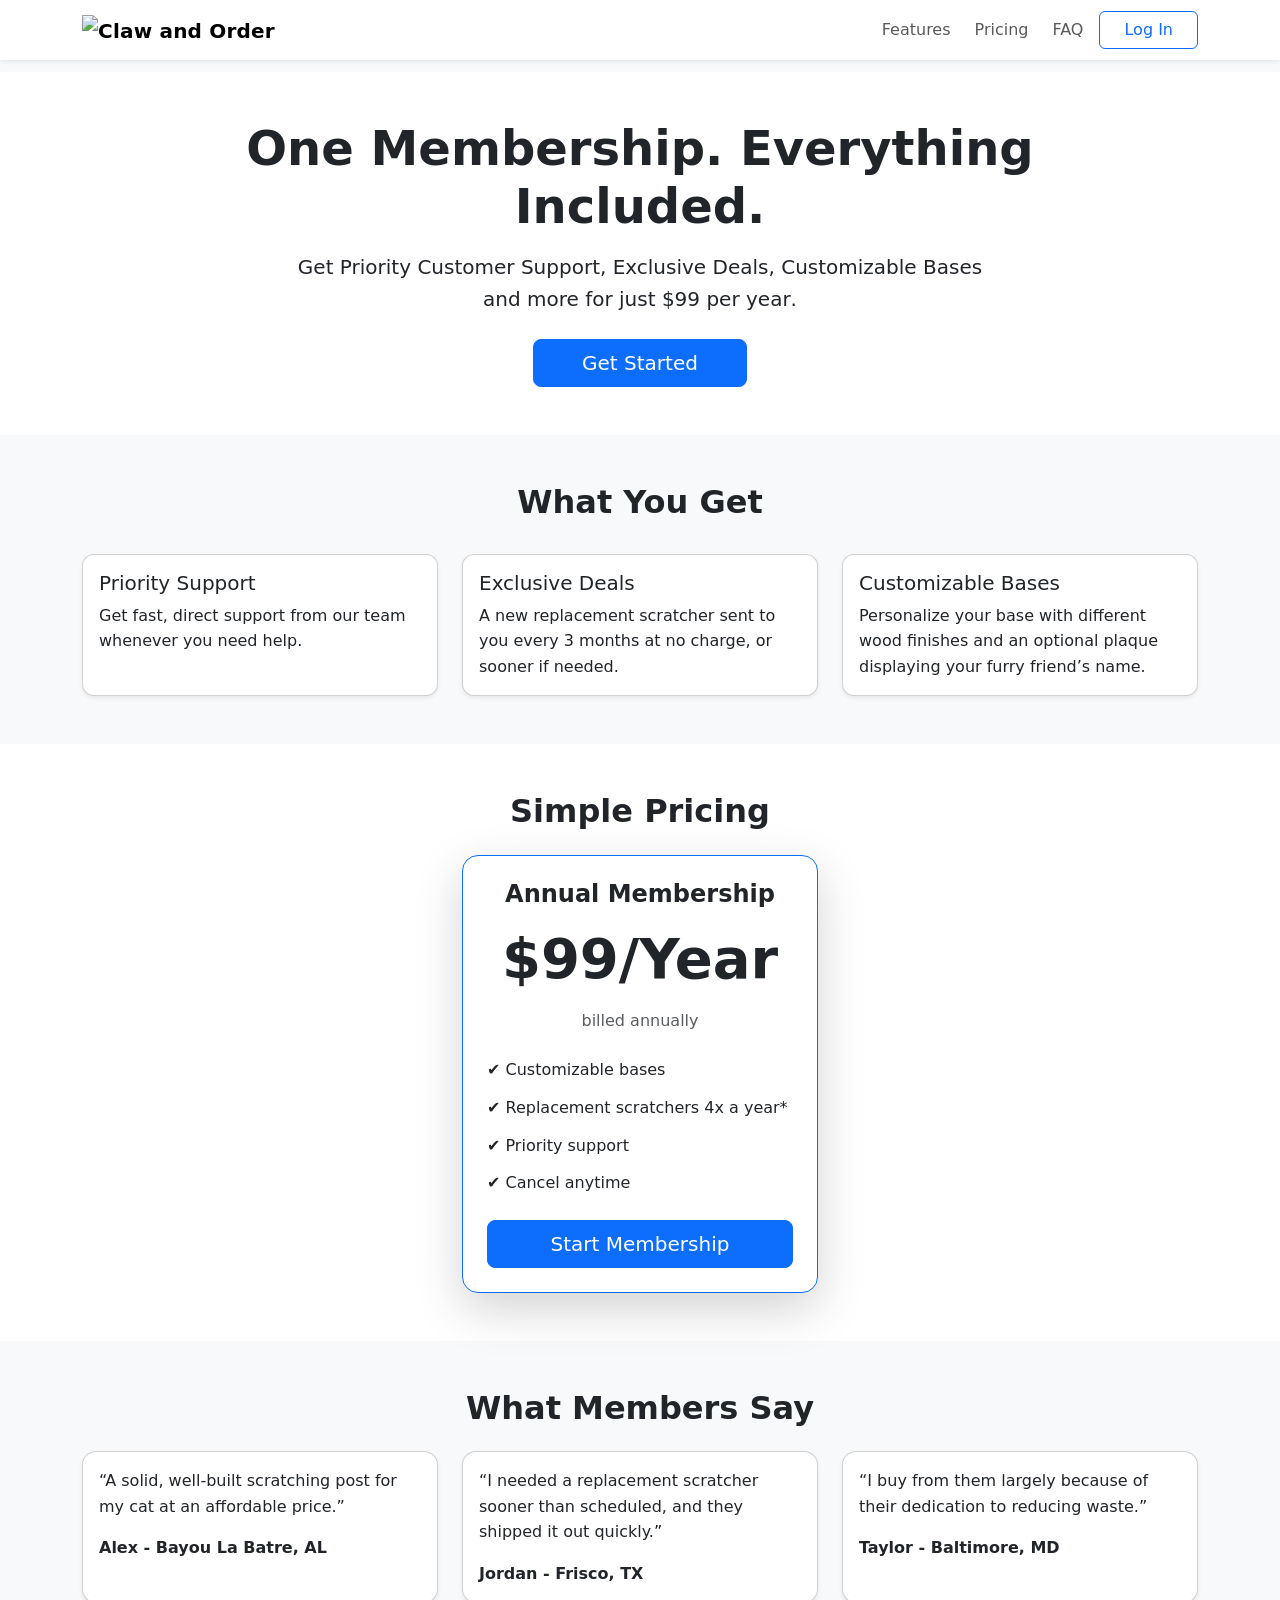
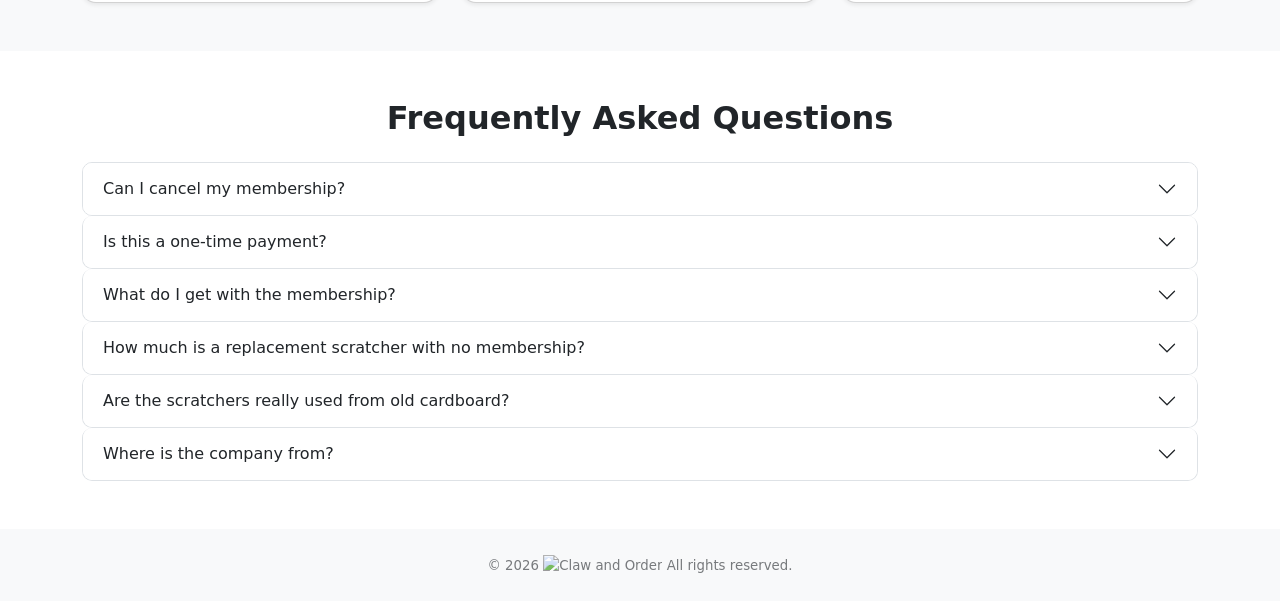
==== index.html @ 6daa6050 "Update index.html" ====
<!DOCTYPE html>
<html lang="en">
<head>
  <meta charset="UTF-8" />
  <meta name="viewport" content="width=device-width, initial-scale=1" />
  <title>PremiumHub – $99/Year Membership</title>

  <!-- Bootstrap CSS -->
  <link
    href="https://cdn.jsdelivr.net/npm/bootstrap@5.3.3/dist/css/bootstrap.min.css"
    rel="stylesheet"
  />
  <link rel="stylesheet" href="style.css">

</head>

<body class="bg-light">

<!-- ================= NAVBAR ================= -->
<nav class="navbar navbar-expand-lg navbar-light bg-white shadow-sm fixed-top">
  <div class="container">
    <a class="navbar-brand fw-bold" href="#"><img src="claw & order.png" alt="Claw and Order" height="100px"></a>

    <button
      class="navbar-toggler"
      type="button"
      data-bs-toggle="collapse"
      data-bs-target="#navbarNav"
      aria-controls="navbarNav"
      aria-expanded="false"
      aria-label="Toggle navigation"
    >
      <span class="navbar-toggler-icon"></span>
    </button>

    <div class="collapse navbar-collapse" id="navbarNav">
      <ul class="navbar-nav ms-auto align-items-lg-center gap-2">
        <li class="nav-item"><a class="nav-link" href="#features">Features</a></li>
        <li class="nav-item"><a class="nav-link" href="#pricing">Pricing</a></li>
        <li class="nav-item"><a class="nav-link" href="#faq">FAQ</a></li>
        <li class="nav-item">
          <a class="btn btn-outline-primary px-4" href="#">Log In</a>
        </li>
      </ul>
    </div>
  </div>
</nav>

<!-- spacing for fixed navbar -->
<div style="height: 72px;"></div>

<!-- ================= HERO ================= -->
<section class="py-5 text-center bg-white">
  <div class="container">
    <h1 class="fw-bold display-5">
      One Membership. Everything Included.
    </h1>
    <p class="lead mt-3 mb-4">
      Get Priority Customer Support, Exclusive Deals, Customizable Bases and more 
      for just <strong>$99 per year</strong>.
    </p>
    <a href="#pricing" class="btn btn-primary btn-lg px-5">
      Get Started
    </a>
  </div>
</section>

<!-- ================= FEATURES ================= -->
<section id="features" class="py-5">
  <div class="container">
    <div class="row text-center mb-4">
      <h2 class="fw-bold">What You Get</h2>
    </div>

    <div class="row g-4">
      <div class="col-md-4">
        <div class="card h-100 shadow-sm">
          <div class="card-body">
            <h5 class="card-title">Priority Support</h5>
            <p class="card-text">
              Get fast, direct support from our team whenever you need help.
            </p>
          </div>
        </div>
      </div>

      <div class="col-md-4">
        <div class="card h-100 shadow-sm">
          <div class="card-body">
            <h5 class="card-title">Exclusive Deals</h5>
            <p class="card-text">
              A new replacement scratcher sent to you every 3 months at no charge, or sooner if needed.
            </p>
          </div>
        </div>
      </div>

      <div class="col-md-4">
        <div class="card h-100 shadow-sm">
          <div class="card-body">
            <h5 class="card-title">Customizable Bases</h5>
            <p class="card-text">
              Personalize your base with different wood finishes and an optional plaque displaying your furry friend’s name.
            </p>
          </div>
        </div>
      </div>
    </div>
  </div>
</section>

<!-- ================= PRICING ================= -->
<section id="pricing" class="py-5 bg-white">
  <div class="container text-center">
    <h2 class="fw-bold mb-4">Simple Pricing</h2>

    <div class="row justify-content-center">
      <div class="col-md-6 col-lg-4">
        <div class="card shadow-lg border-primary">
          <div class="card-body p-4">
            <h4 class="fw-bold">Annual Membership</h4>
            <h1 class="display-4 fw-bold my-3">$99/Year</h1>
            <p class="text-muted">billed annually</p>

            <ul class="list-unstyled text-start my-4">
              <li>✔ Customizable bases</li>
              <li>✔ Replacement scratchers 4x a year*</li>
              <li>✔ Priority support</li>
              <li>✔ Cancel anytime</li>
            </ul>

            <a href="signup.html" class="btn btn-primary btn-lg w-100">
              Start Membership
            </a>
          </div>
        </div>
      </div>
    </div>
  </div>
</section>

<!-- ================= TESTIMONIALS ================= -->
<section class="py-5">
  <div class="container">
    <h2 class="fw-bold text-center mb-4">What Members Say</h2>

    <div class="row g-4">
      <div class="col-md-4">
        <div class="card h-100 shadow-sm">
          <div class="card-body">
            <p>
              “A solid, well-built scratching post for my cat at an affordable price.”
            </p>
            <strong>Alex - Bayou La Batre, AL</strong>
          </div>
        </div>
      </div>

      <div class="col-md-4">
        <div class="card h-100 shadow-sm">
          <div class="card-body">
            <p>
              “I needed a replacement scratcher sooner than scheduled, and they shipped it out quickly.”
            </p>
            <strong>Jordan - Frisco, TX</strong>
          </div>
        </div>
      </div>

      <div class="col-md-4">
        <div class="card h-100 shadow-sm">
          <div class="card-body">
            <p>
              “I buy from them largely because of their dedication to reducing waste.”
            </p>
            <strong>Taylor - Baltimore, MD</strong>
          </div>
        </div>
      </div>
    </div>
  </div>
</section>

<!-- ================= FAQ ================= -->
<section id="faq" class="py-5 bg-white">
  <div class="container">
    <h2 class="fw-bold text-center mb-4">Frequently Asked Questions</h2>

    <div class="accordion" id="faqAccordion">

      <!-- FAQ 1 -->
      <div class="accordion-item">
        <h2 class="accordion-header" id="headingOne">
          <button
            class="accordion-button collapsed"
            type="button"
            data-bs-toggle="collapse"
            data-bs-target="#faqOne"
            aria-expanded="false"
            aria-controls="faqOne"
          >
            Can I cancel my membership?
          </button>
        </h2>

        <div
          id="faqOne"
          class="accordion-collapse collapse"
          aria-labelledby="headingOne"
          data-bs-parent="#faqAccordion"
        >
          <div class="accordion-body">
            Yes, you may cancel your membership at anytime.
          </div>
        </div>
      </div>

      <!-- FAQ 2 -->
      <div class="accordion-item">
        <h2 class="accordion-header" id="headingTwo">
          <button
            class="accordion-button collapsed"
            type="button"
            data-bs-toggle="collapse"
            data-bs-target="#faqTwo"
            aria-expanded="false"
            aria-controls="faqTwo"
          >
            Is this a one-time payment?
          </button>
        </h2>

        <div
          id="faqTwo"
          class="accordion-collapse collapse"
          aria-labelledby="headingTwo"
          data-bs-parent="#faqAccordion"
        >
          <div class="accordion-body">
            The membership is billed annually at $99/year or $8.25/month.
          </div>
        </div>
      </div>

      <!-- FAQ 3 -->
      <div class="accordion-item">
        <h2 class="accordion-header" id="headingThree">
          <button
            class="accordion-button collapsed"
            type="button"
            data-bs-toggle="collapse"
            data-bs-target="#faqThree"
            aria-expanded="false"
            aria-controls="faqThree"
          >
            What do I get with the membership?
          </button>
        </h2>

        <div
          id="faqThree"
          class="accordion-collapse collapse"
          aria-labelledby="headingThree"
          data-bs-parent="#faqAccordion"
        >
          <div class="accordion-body">
            You get a new scratcher replacement for your base every 3 months or sooner if needed, along with exclusive discounts and the option to customize your bases.
          </div>
        </div>
      </div>
      
      <div class="accordion-item">
        <h2 class="accordion-header" id="headingFour">
          <button
            class="accordion-button collapsed"
            type="button"
            data-bs-toggle="collapse"
            data-bs-target="#faqFour"
            aria-expanded="false"
            aria-controls="faqFour"
          >
            How much is a replacement scratcher with no membership?
          </button>
        </h2>

        <div
          id="faqFour"
          class="accordion-collapse collapse"
          aria-labelledby="headingFour"
          data-bs-parent="#faqAccordion"
        >
          <div class="accordion-body">
            $5.
          </div>
        </div>
      </div>




       <div class="accordion-item">
        <h2 class="accordion-header" id="headingFive">
          <button
            class="accordion-button collapsed"
            type="button"
            data-bs-toggle="collapse"
            data-bs-target="#faqFive"
            aria-expanded="false"
            aria-controls="faqFive"
          >
            Are the scratchers really used from old cardboard?
          </button>
        </h2>

        <div
          id="faqFive"
          class="accordion-collapse collapse"
          aria-labelledby="headingFive"
          data-bs-parent="#faqAccordion"
        >
          <div class="accordion-body">
            We maintain Waste Diversion Agreements with multiple companies to collect and repurpose their scrap cardboard. This provides the raw materials used to manufacture our scratchers, allowing us to offer them at a lower cost. At the same time, this process helps each partner company reduce its overall carbon footprint.
          </div>
        </div>
      </div>



      <div class="accordion-item">
        <h2 class="accordion-header" id="headingSix">
          <button
            class="accordion-button collapsed"
            type="button"
            data-bs-toggle="collapse"
            data-bs-target="#faqSix"
            aria-expanded="false"
            aria-controls="faqSix"
          >
            Where is the company from?
          </button>
        </h2>

        <div
          id="faqSix"
          class="accordion-collapse collapse"
          aria-labelledby="headingSix"
          data-bs-parent="#faqAccordion"
        >
          <div class="accordion-body">
            We are a U.S.-based company, proudly manufacturing locally in Silicon Valley, California.
          </div>
        </div>
      </div>



    </div>
  </div>
</section>

<!-- ================= FOOTER ================= -->
<footer class="py-4 text-center text-muted bg-light">
  <div class="container">
    <small>© 2026 <img src="claw & order.png" alt="Claw and Order" height="50px">
 All rights reserved.</small>
  </div>
</footer>

<!-- Bootstrap JS -->
<script src="https://cdn.jsdelivr.net/npm/bootstrap@5.3.3/dist/js/bootstrap.bundle.min.js"></script>

</body>
</html>
---- style.css ----
/* =====================
   BASE RESET & SAFETY
===================== */

*,
*::before,
*::after {
    box-sizing: border-box;
}

html, body {
    width: 100%;
    overflow-x: hidden;
}

/* =====================
   TYPOGRAPHY
===================== */

body {
    font-family: system-ui, -apple-system, BlinkMacSystemFont, "Segoe UI",
        Roboto, sans-serif;
    line-height: 1.6;
    color: #212529;
    background-color: #f8f9fa;
}

h1, h2, h3, h4, h5 {
    line-height: 1.2;
}

/* =====================
   NAVBAR
===================== */

.navbar-brand {
    font-size: 1.25rem;
    letter-spacing: 0.2px;
}

.navbar .nav-link {
    font-weight: 500;
}


  



/* =====================
   HERO SECTION
===================== */

section:first-of-type {
    padding-top: clamp(3rem, 6vw, 5rem);
    padding-bottom: clamp(3rem, 6vw, 5rem);
}

section:first-of-type h1 {
    max-width: 900px;
    margin-inline: auto;
}

section:first-of-type p {
    max-width: 720px;
    margin-inline: auto;
}

/* =====================
   FEATURES
===================== */

#features .card {
    border-radius: 12px;
    transition: transform 0.2s ease, box-shadow 0.2s ease;
}

#features .card:hover {
    transform: translateY(-4px);
    box-shadow: 0 12px 30px rgba(0, 0, 0, 0.08);
}

/* =====================
   PRICING
===================== */

#pricing .card {
    border-radius: 16px;
}

#pricing h1 {
    font-size: clamp(2.5rem, 6vw, 3.5rem);
}

#pricing ul li {
    margin-bottom: 0.75rem;
}

/* =====================
   TESTIMONIALS
===================== */

section:not(#features):not(#pricing):not(#faq) .card {
    border-radius: 14px;
}

/* =====================
   FAQ
===================== */

#faq .accordion-button {
    font-weight: 500;
}

#faq .accordion-item {
    border-radius: 10px;
    overflow: hidden;
}

/* =====================
   FOOTER
===================== */

footer {
    font-size: 0.95rem;
}

footer small {
    opacity: 0.8;
}

/* =====================
   SPACING SAFETY
===================== */

section {
    scroll-margin-top: 90px;
}

/* =====================
   MOBILE TWEAKS
===================== */

@media (max-width: 576px) {

    .navbar-brand {
        font-size: 1.1rem;
    }

    h1.display-5 {
        font-size: 2rem;
    }

    .btn-lg {
        padding: 0.75rem 1.25rem;
        font-size: 1rem;
    }

    #pricing .card {
        margin-inline: 0.5rem;
    }
}

/* =====================
   LARGE SCREENS
===================== */

@media (min-width: 1400px) {
    .container {
        max-width: 1140px;
    }
}
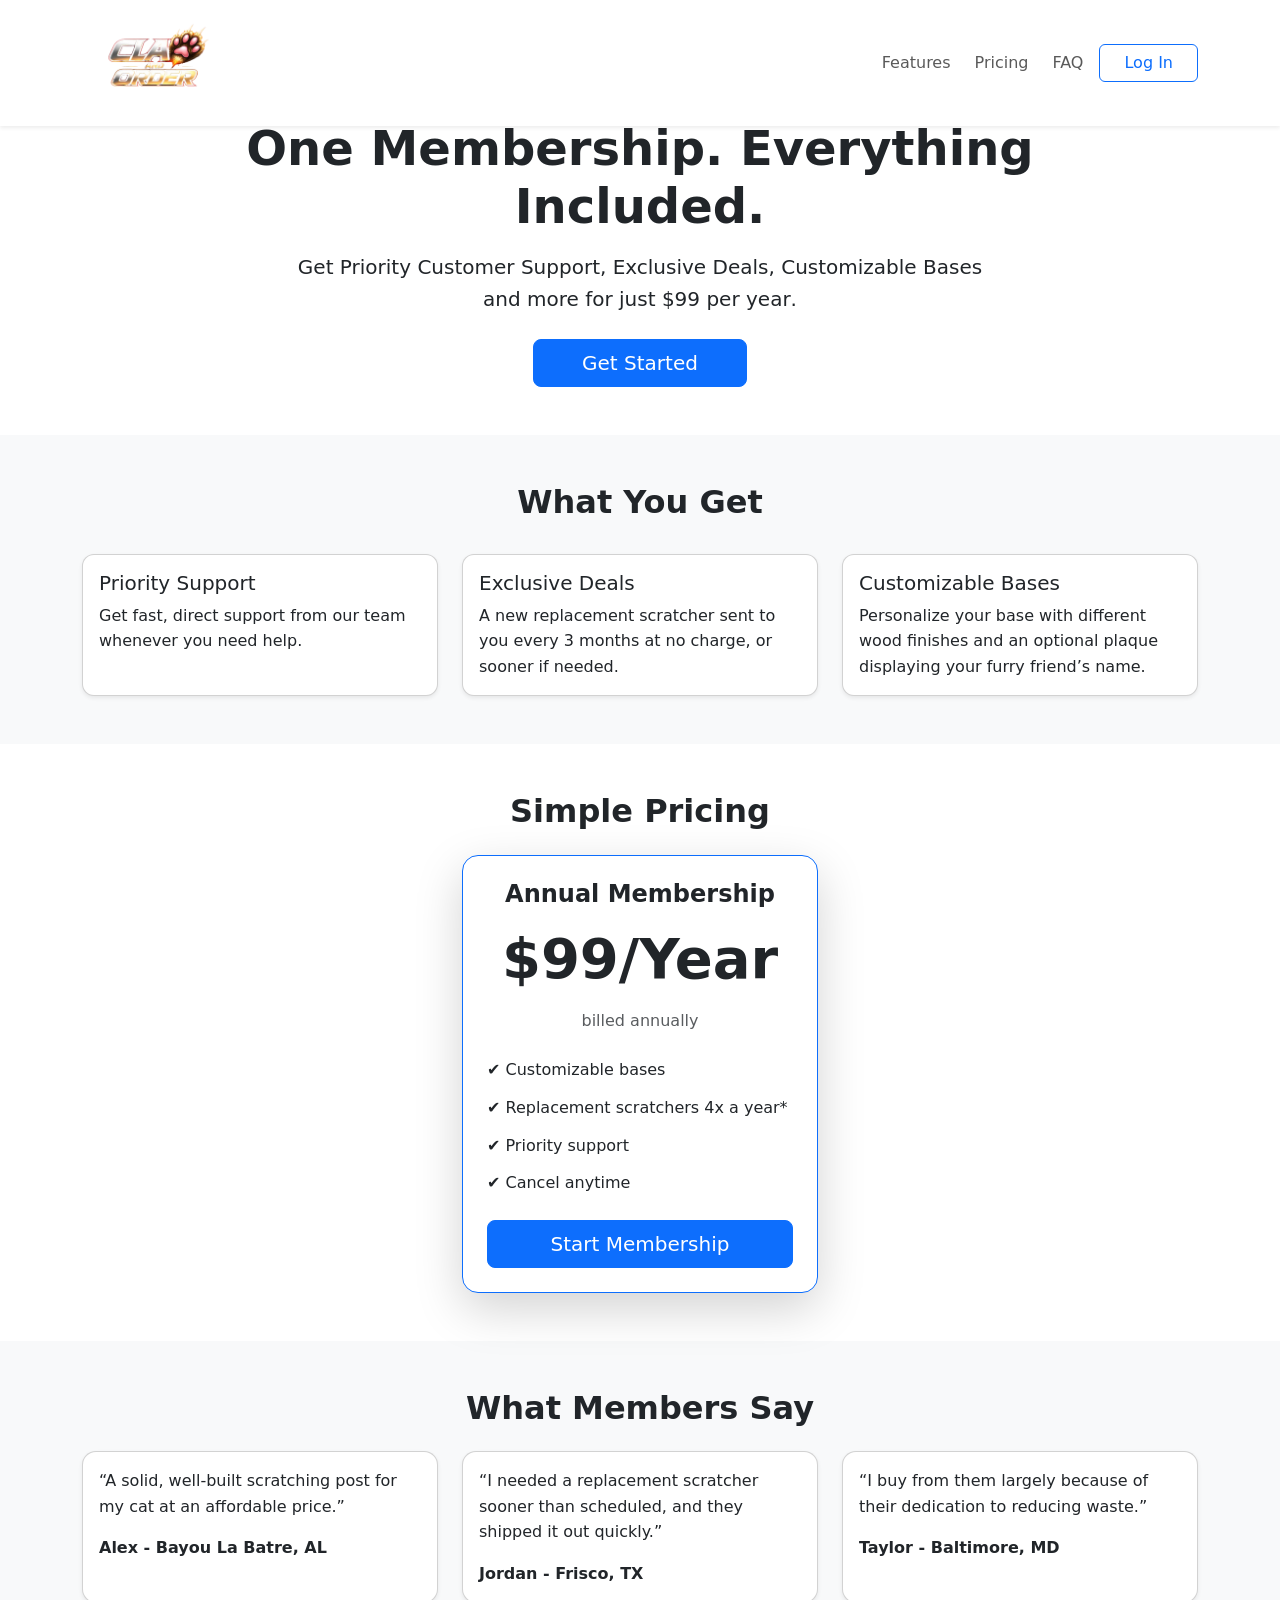
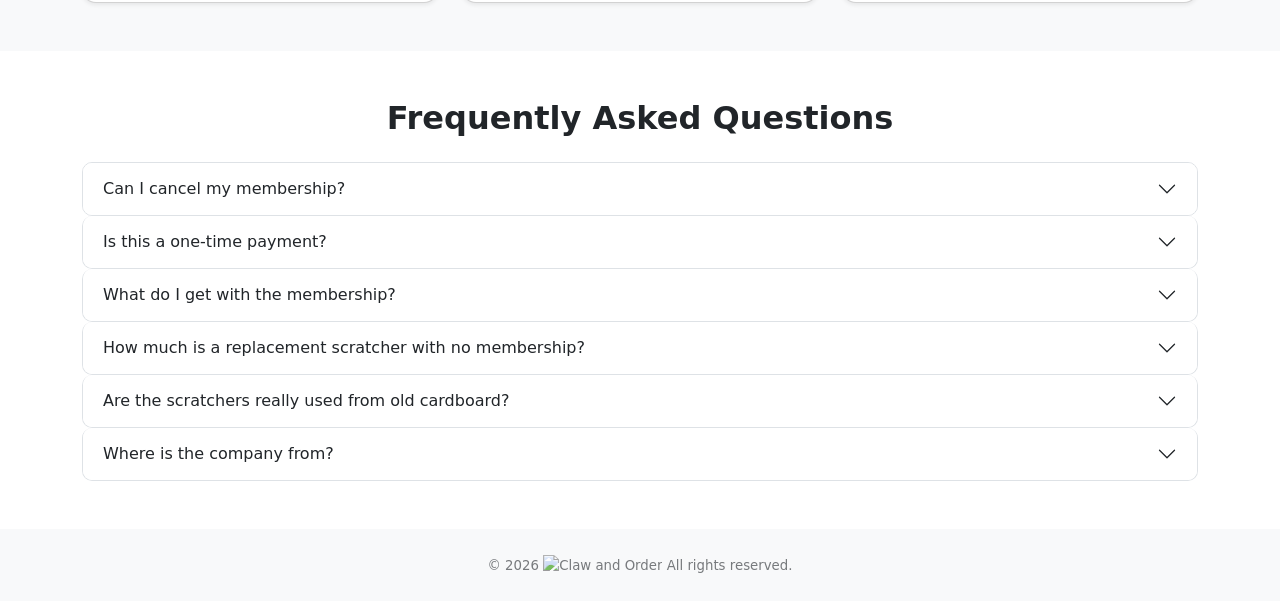
==== commit 890e910f: "Update index.html" ====
--- a/index.html
+++ b/index.html
@@ -19,7 +19,7 @@
 <!-- ================= NAVBAR ================= -->
 <nav class="navbar navbar-expand-lg navbar-light bg-white shadow-sm fixed-top">
   <div class="container">
-    <a class="navbar-brand fw-bold" href="#"><img src="claw & order.png" alt="Claw and Order" height="100px"></a>
+    <a class="navbar-brand fw-bold" href="#"><img src="claw-and-order.png" alt="Claw and Order" height="100px"></a>
 
     <button
       class="navbar-toggler"
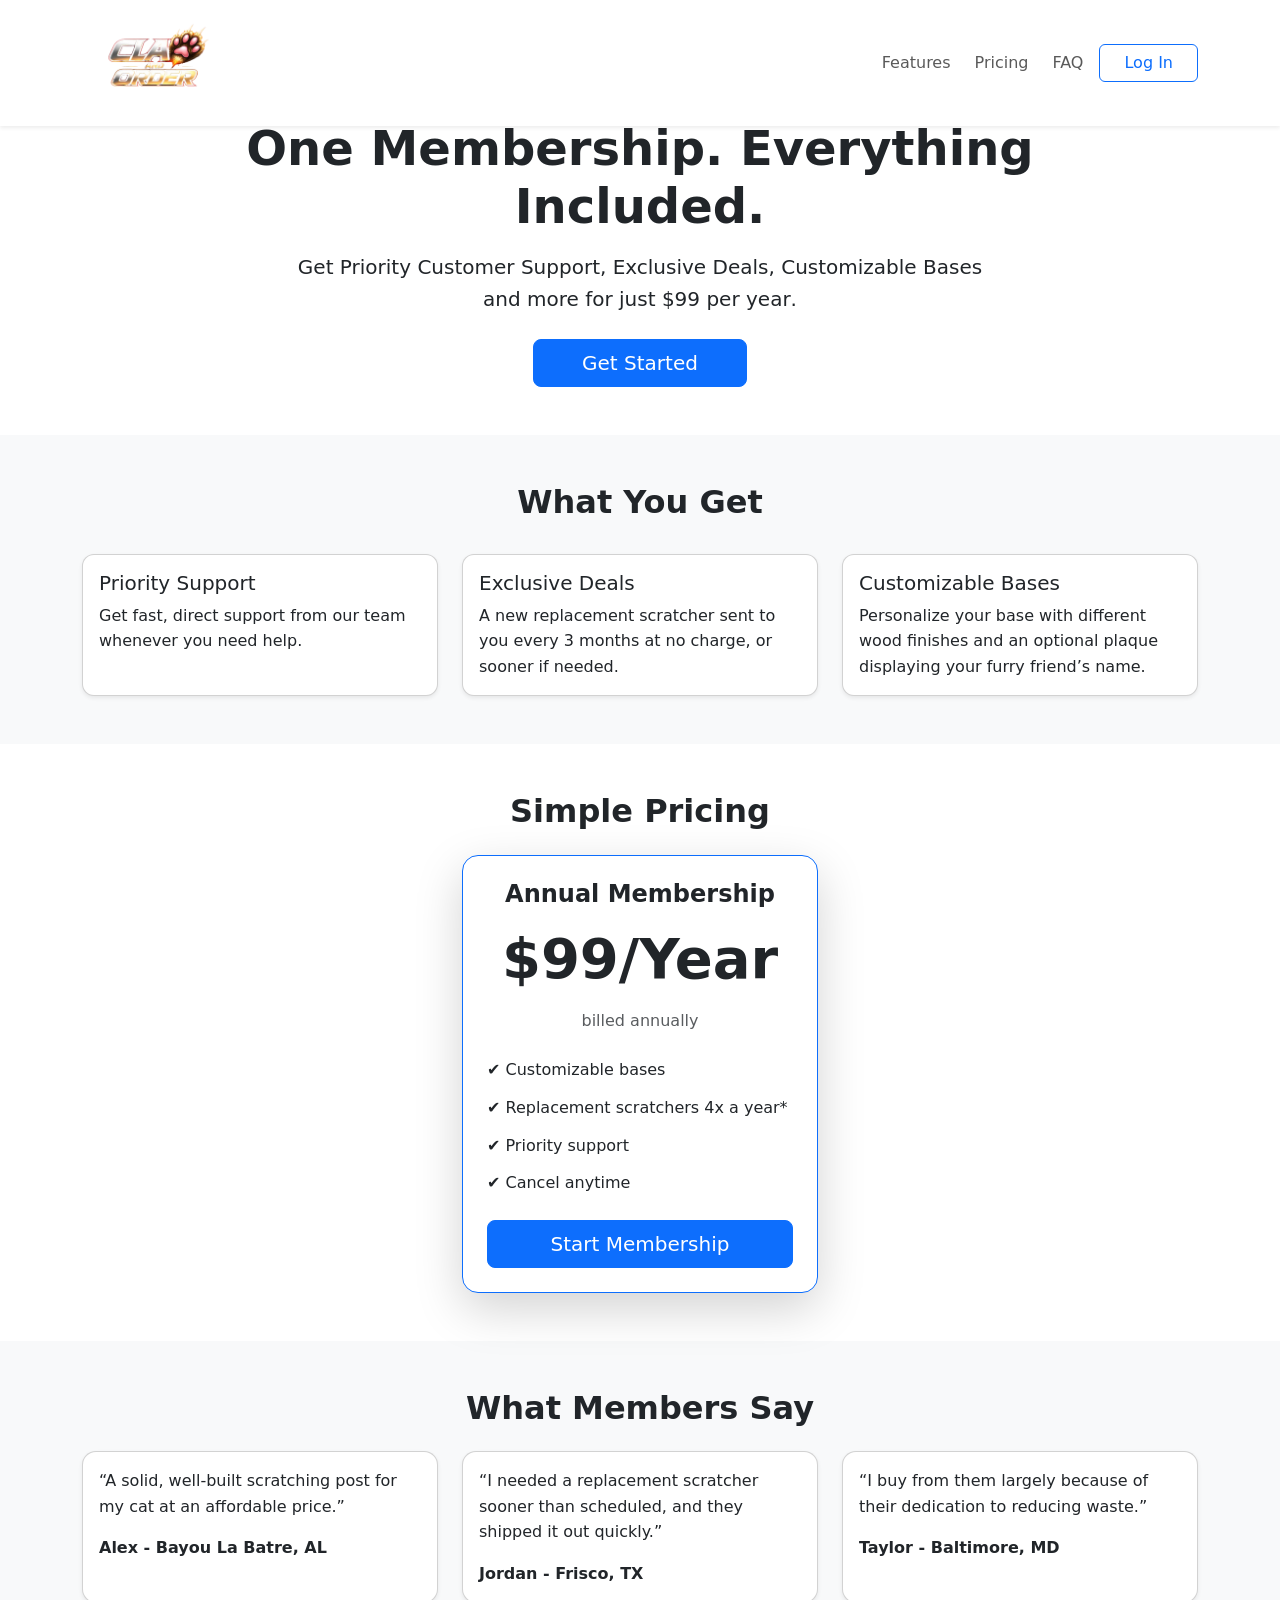
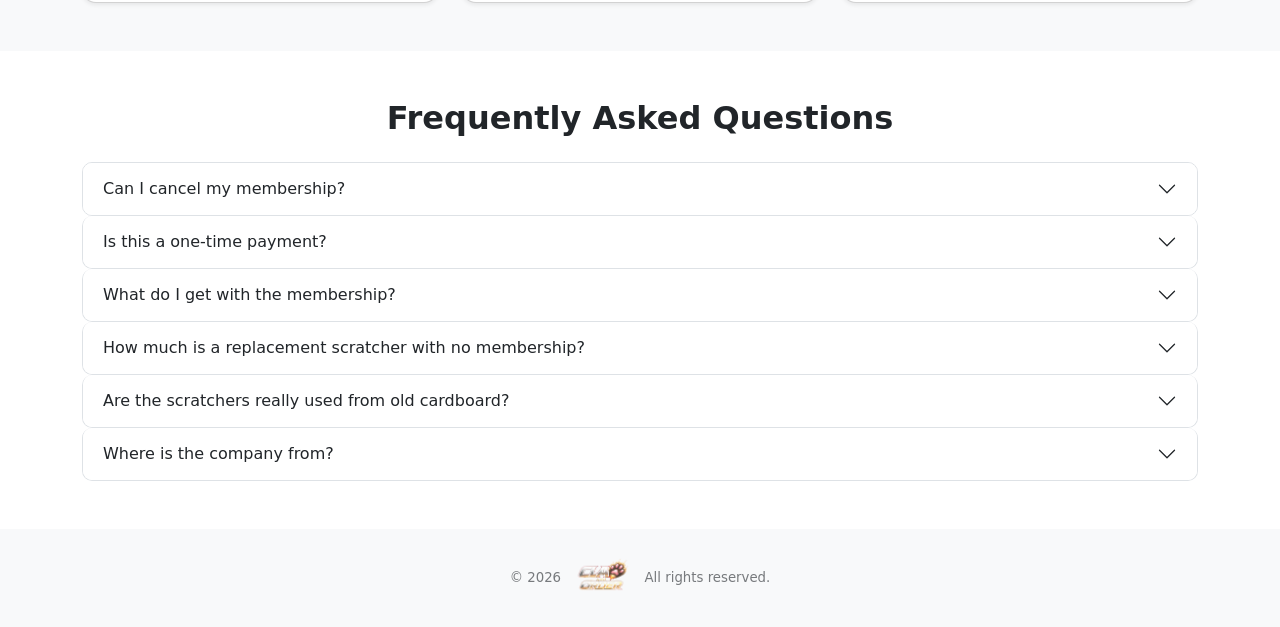
==== commit 25fe0784: "Update index.html" ====
--- a/index.html
+++ b/index.html
@@ -361,7 +361,7 @@
 <!-- ================= FOOTER ================= -->
 <footer class="py-4 text-center text-muted bg-light">
   <div class="container">
-    <small>© 2026 <img src="claw & order.png" alt="Claw and Order" height="50px">
+    <small>© 2026 <img src="claw-and-order.png" alt="Claw and Order" height="50px">
  All rights reserved.</small>
   </div>
 </footer>
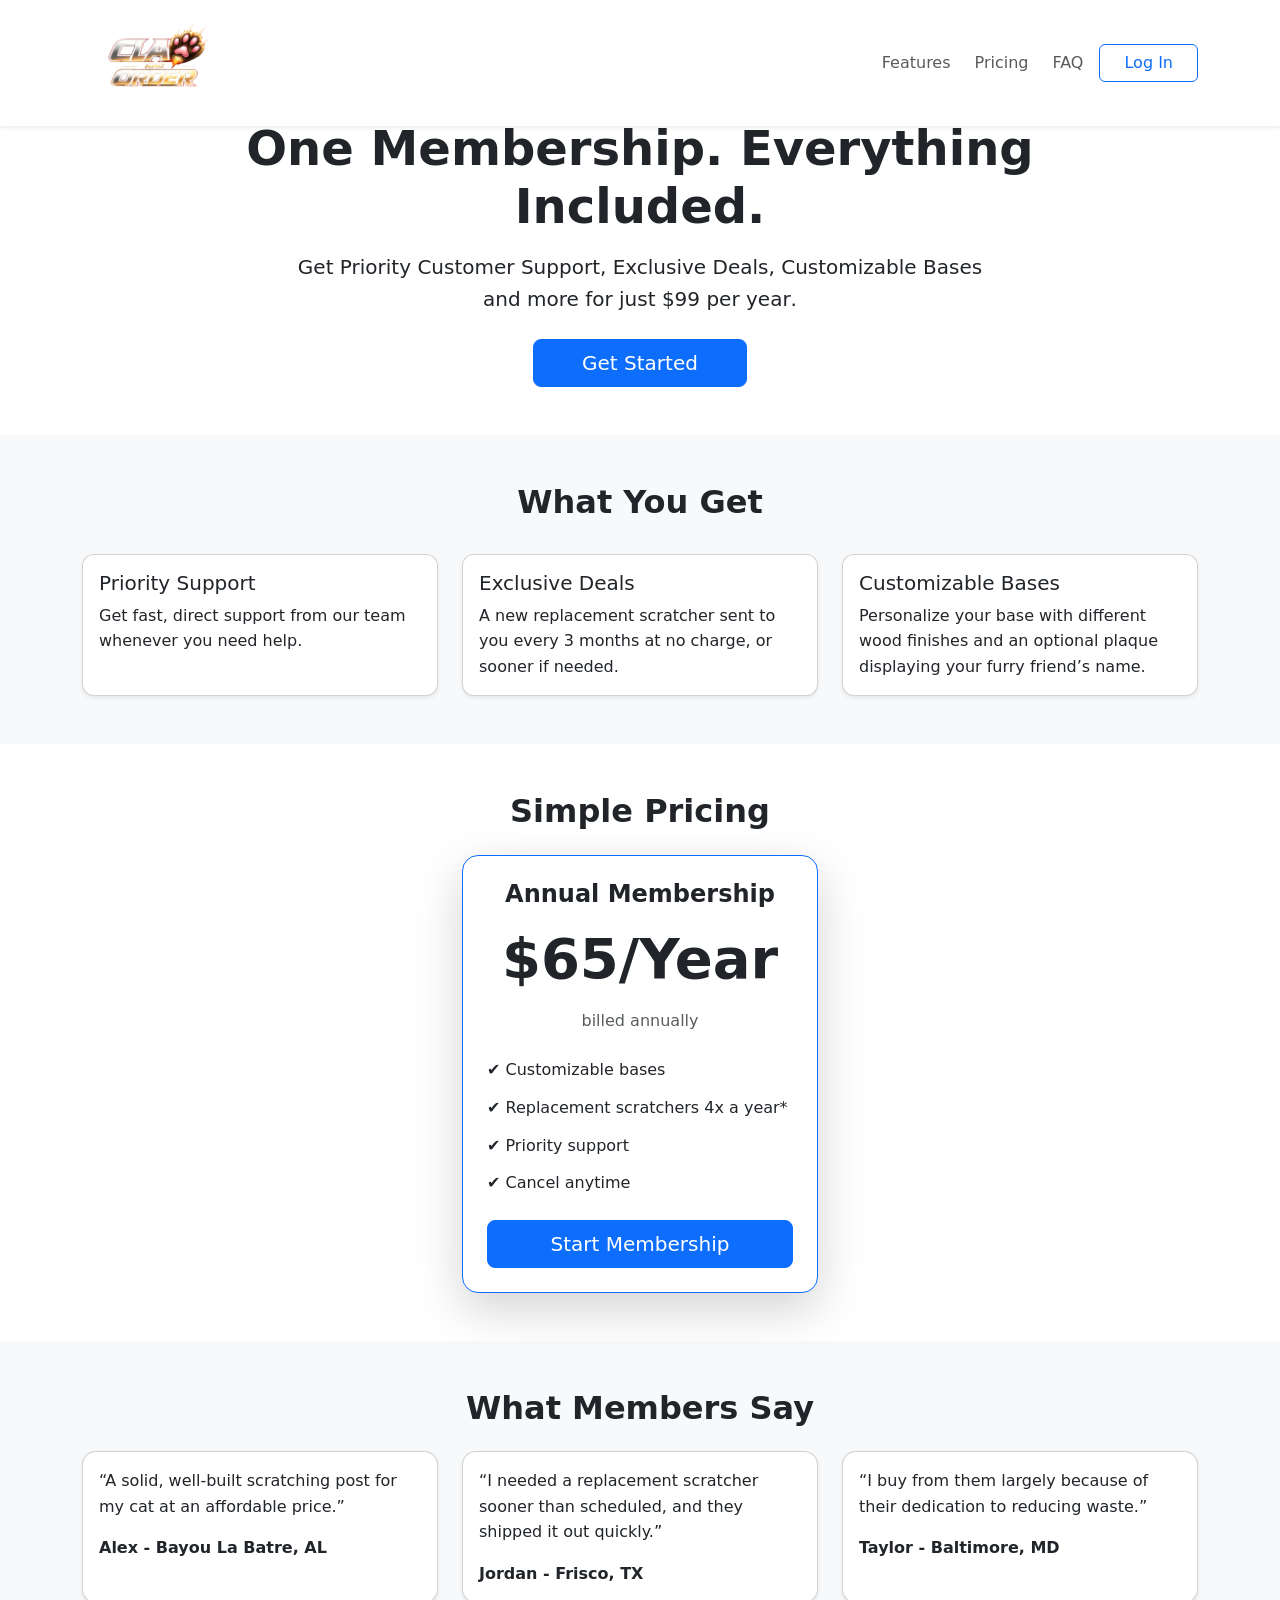
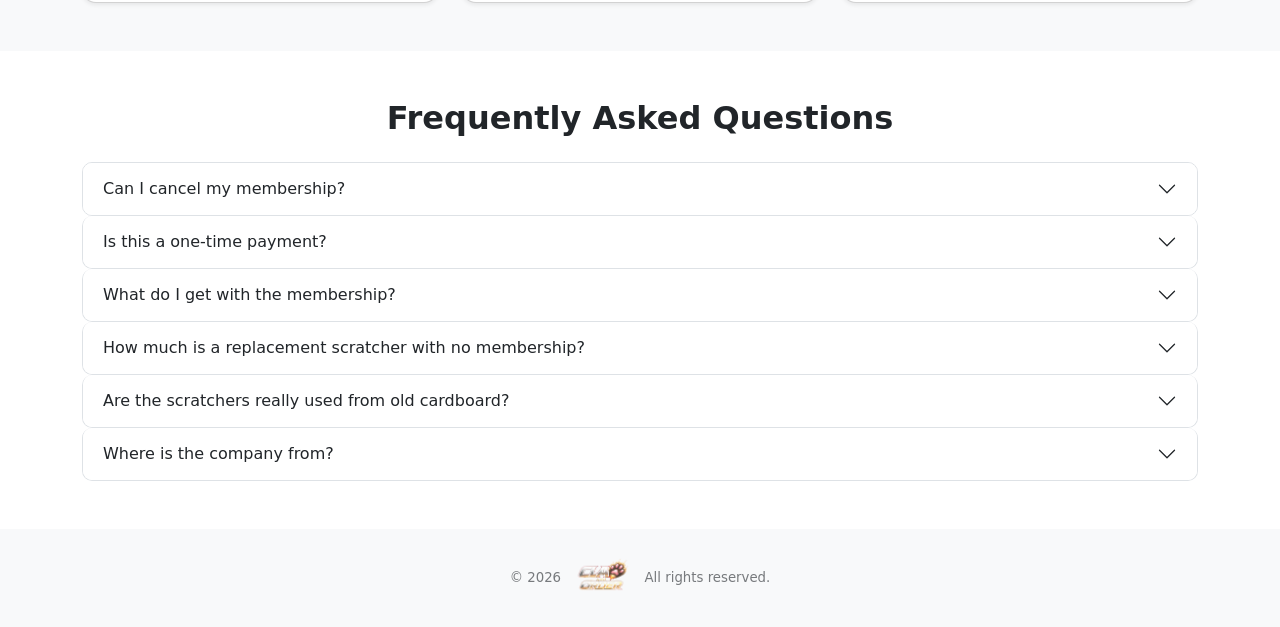
==== commit 73de03a5: "Update index.html" ====
--- a/index.html
+++ b/index.html
@@ -3,7 +3,7 @@
 <head>
   <meta charset="UTF-8" />
   <meta name="viewport" content="width=device-width, initial-scale=1" />
-  <title>PremiumHub – $99/Year Membership</title>
+  <title>PremiumHub – $65/Year Membership</title>
 
   <!-- Bootstrap CSS -->
   <link
@@ -119,7 +119,7 @@
         <div class="card shadow-lg border-primary">
           <div class="card-body p-4">
             <h4 class="fw-bold">Annual Membership</h4>
-            <h1 class="display-4 fw-bold my-3">$99/Year</h1>
+            <h1 class="display-4 fw-bold my-3">$65/Year</h1>
             <p class="text-muted">billed annually</p>
 
             <ul class="list-unstyled text-start my-4">
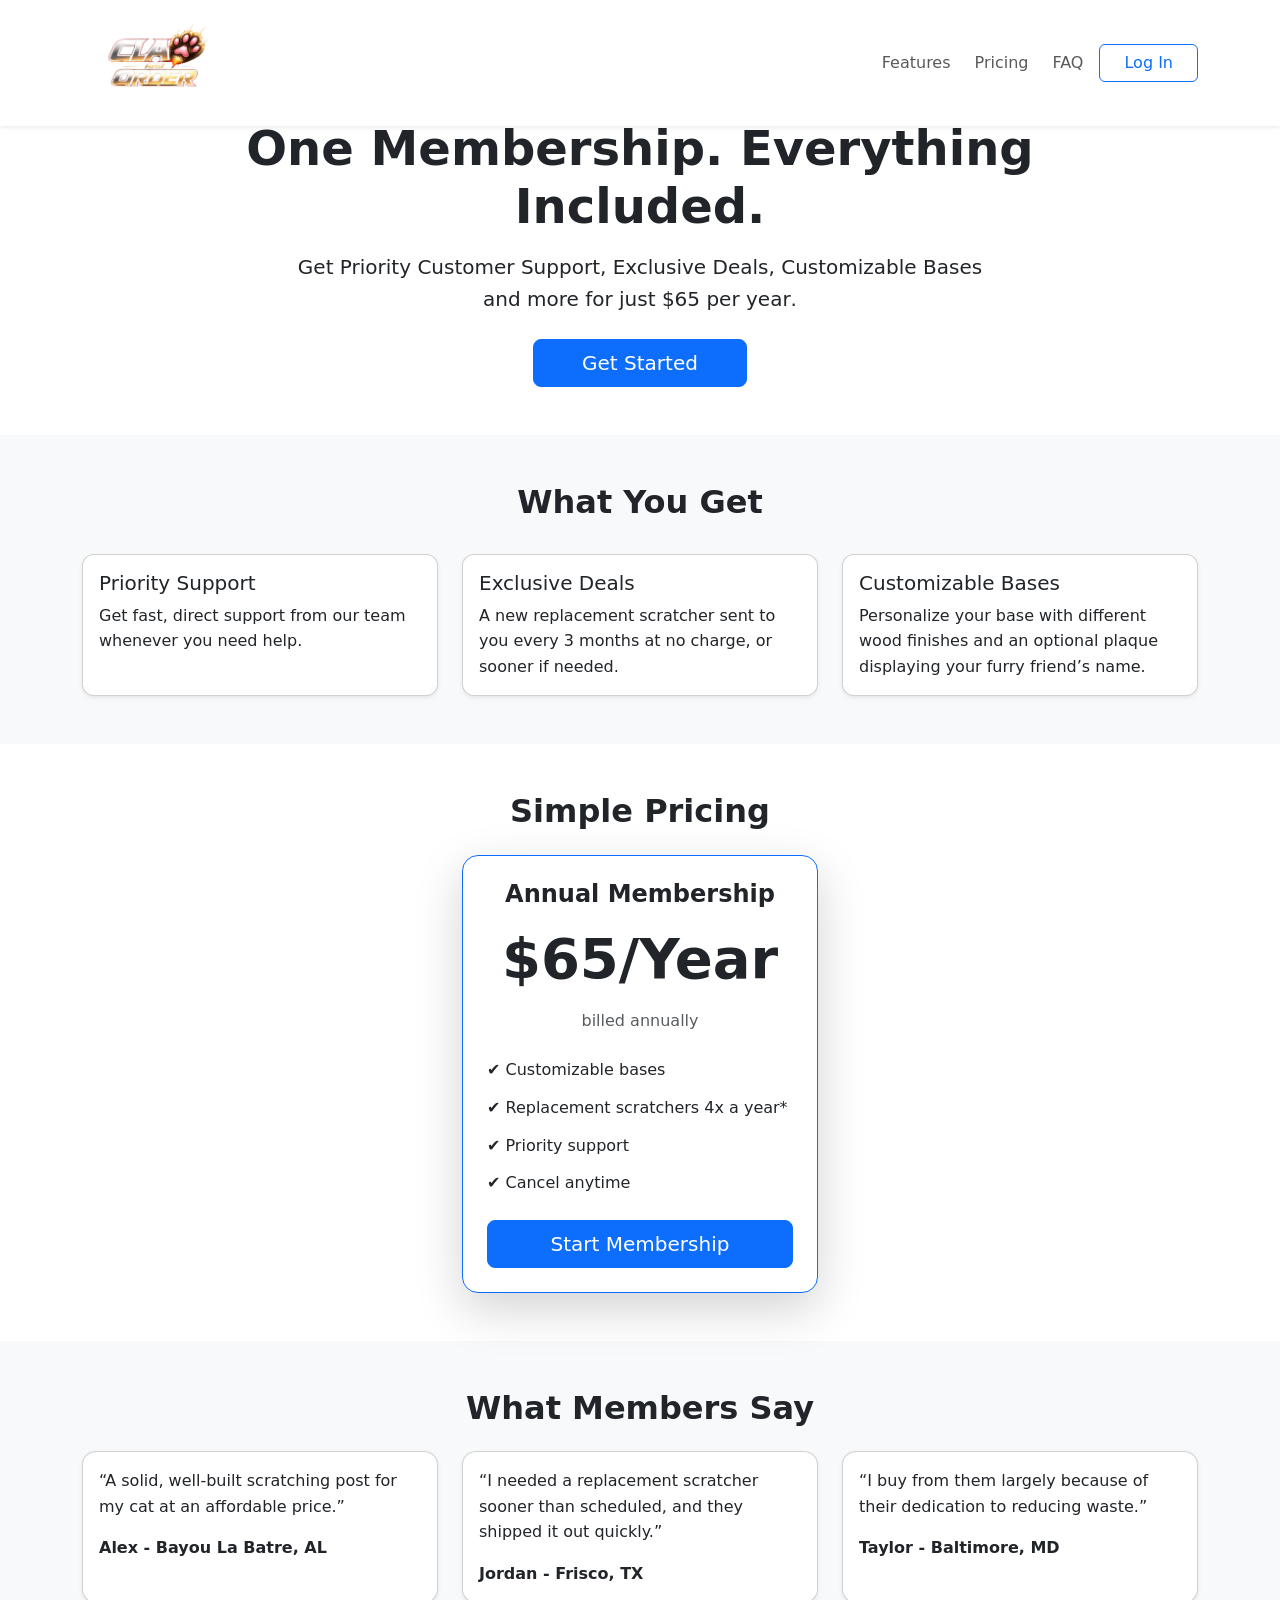
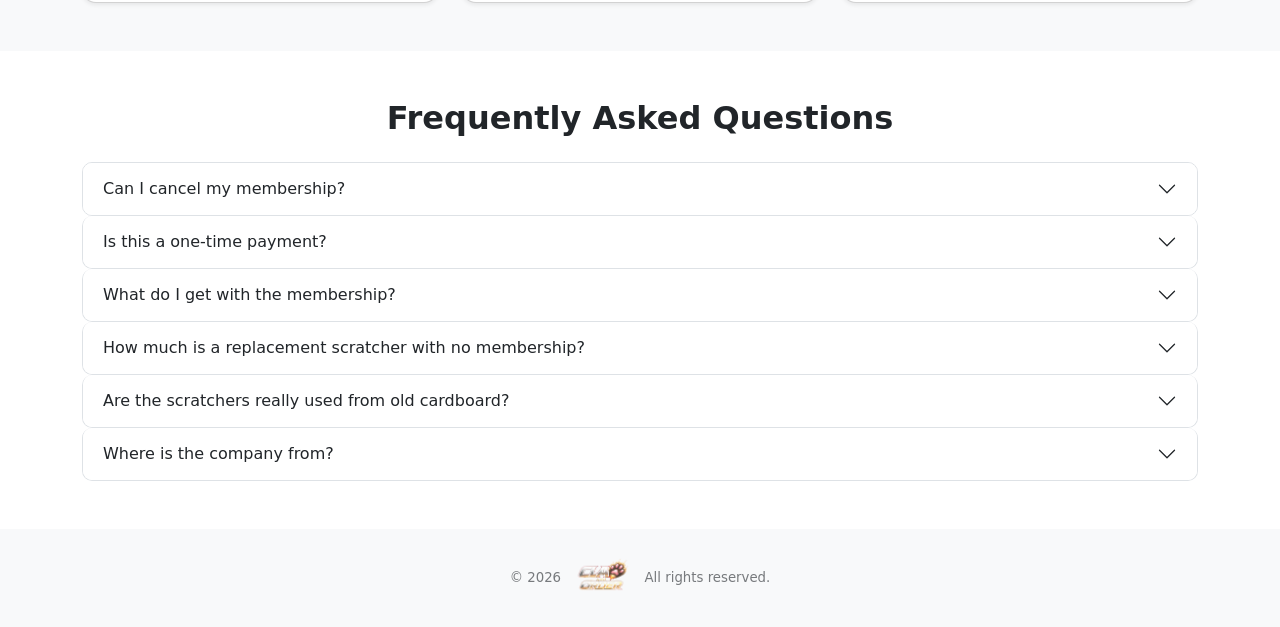
==== commit bf8b1ab9: "Update index.html" ====
--- a/index.html
+++ b/index.html
@@ -57,7 +57,7 @@
     </h1>
     <p class="lead mt-3 mb-4">
       Get Priority Customer Support, Exclusive Deals, Customizable Bases and more 
-      for just <strong>$99 per year</strong>.
+      for just <strong>$65 per year</strong>.
     </p>
     <a href="#pricing" class="btn btn-primary btn-lg px-5">
       Get Started
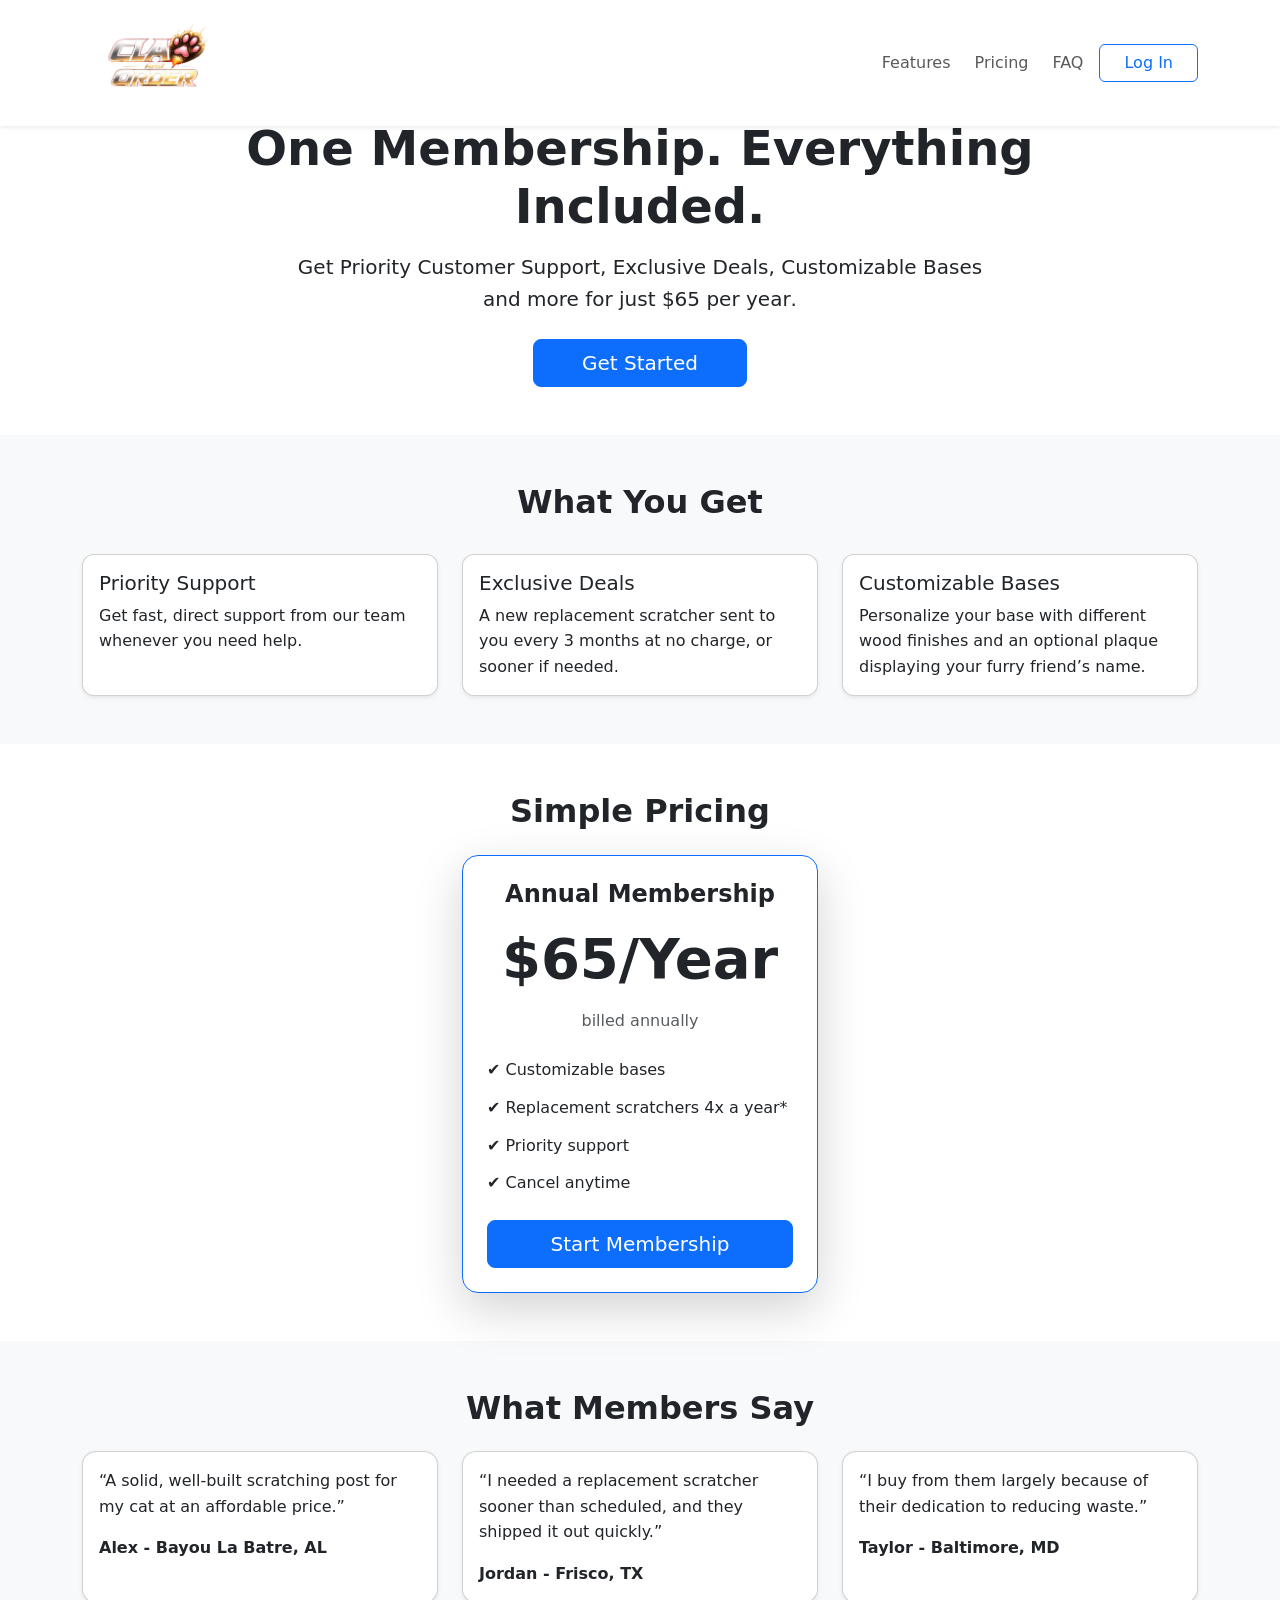
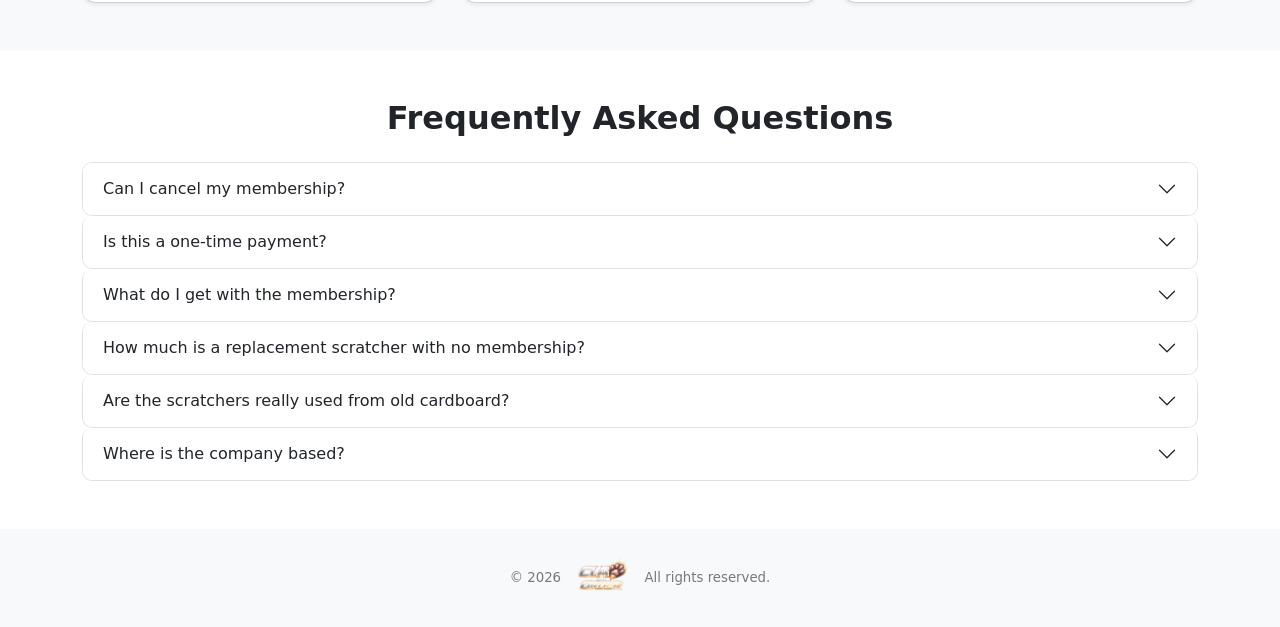
==== commit 87fb26f6: "Update index.html" ====
--- a/index.html
+++ b/index.html
@@ -237,7 +237,7 @@
           data-bs-parent="#faqAccordion"
         >
           <div class="accordion-body">
-            The membership is billed annually at $99/year or $8.25/month.
+            The membership is billed annually at $65/year or $5.33/month.
           </div>
         </div>
       </div>
@@ -336,7 +336,7 @@
             aria-expanded="false"
             aria-controls="faqSix"
           >
-            Where is the company from?
+            Where is the company based?
           </button>
         </h2>
 
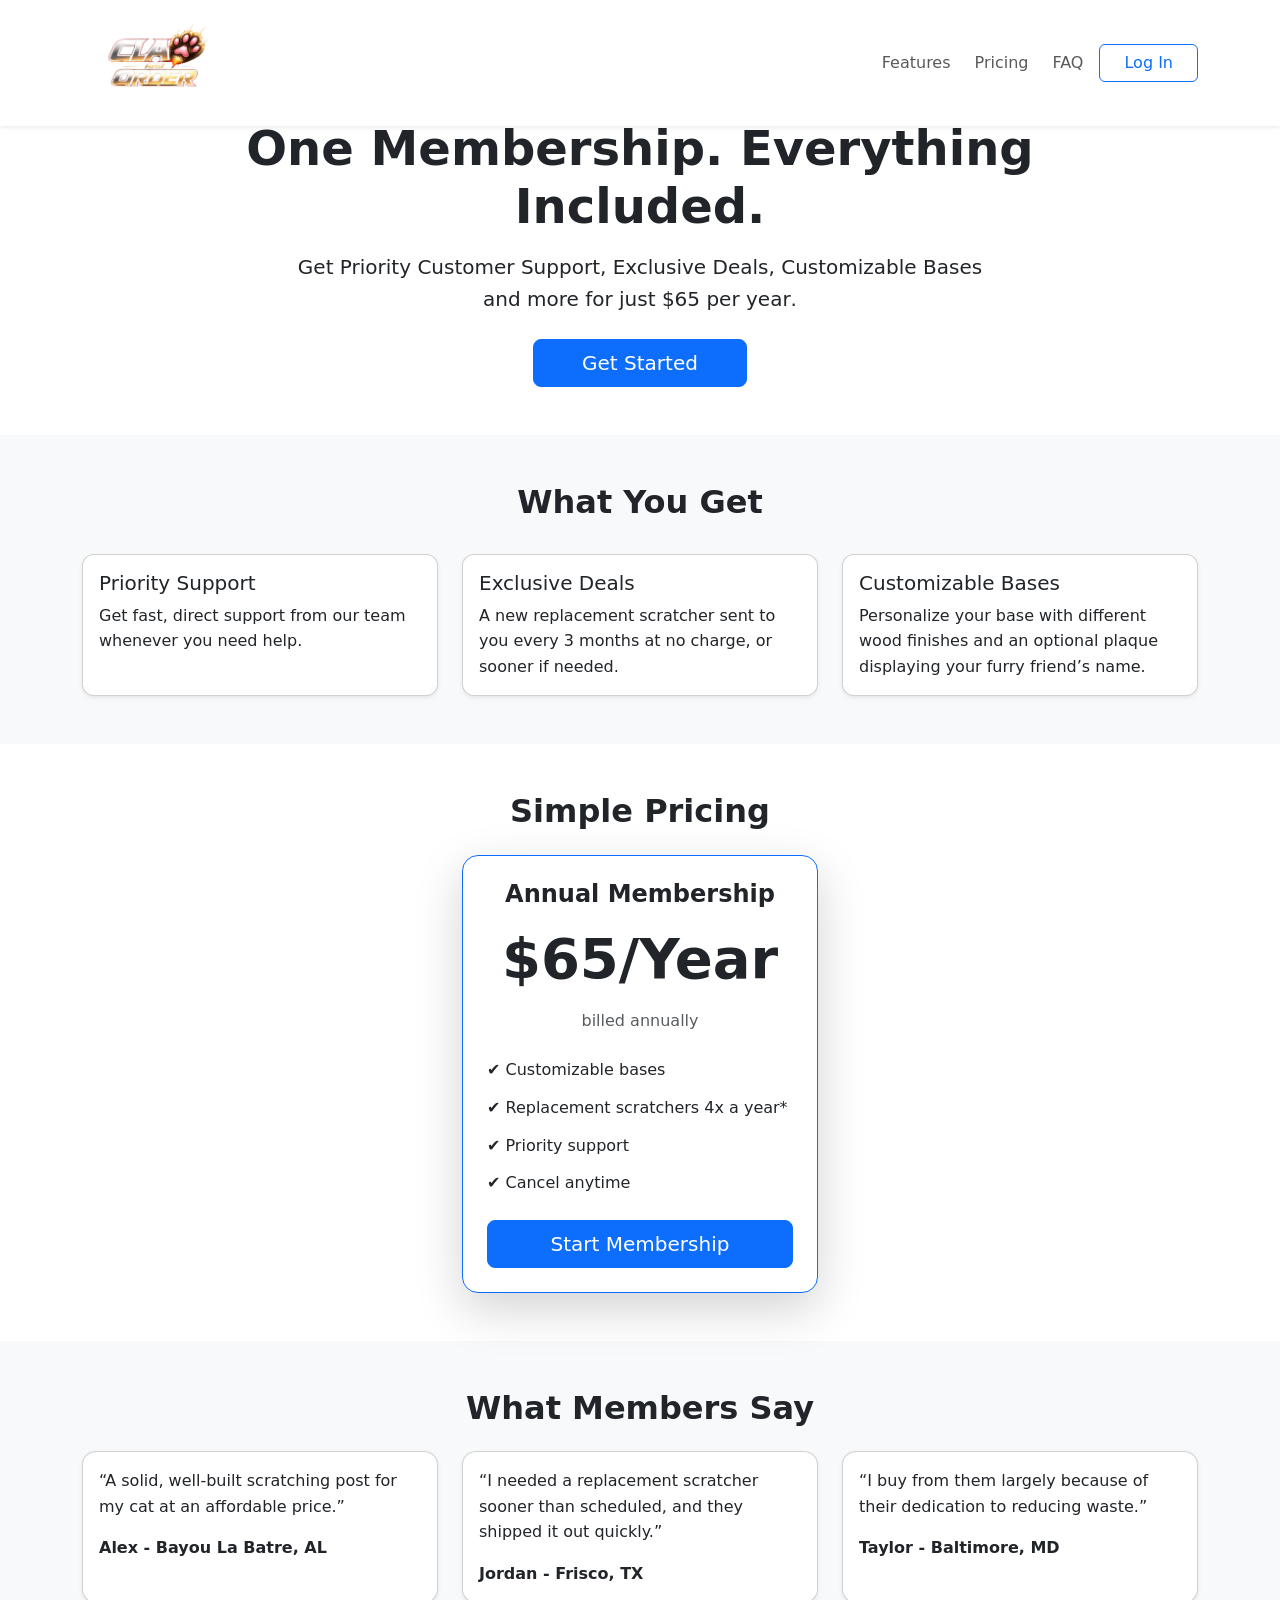
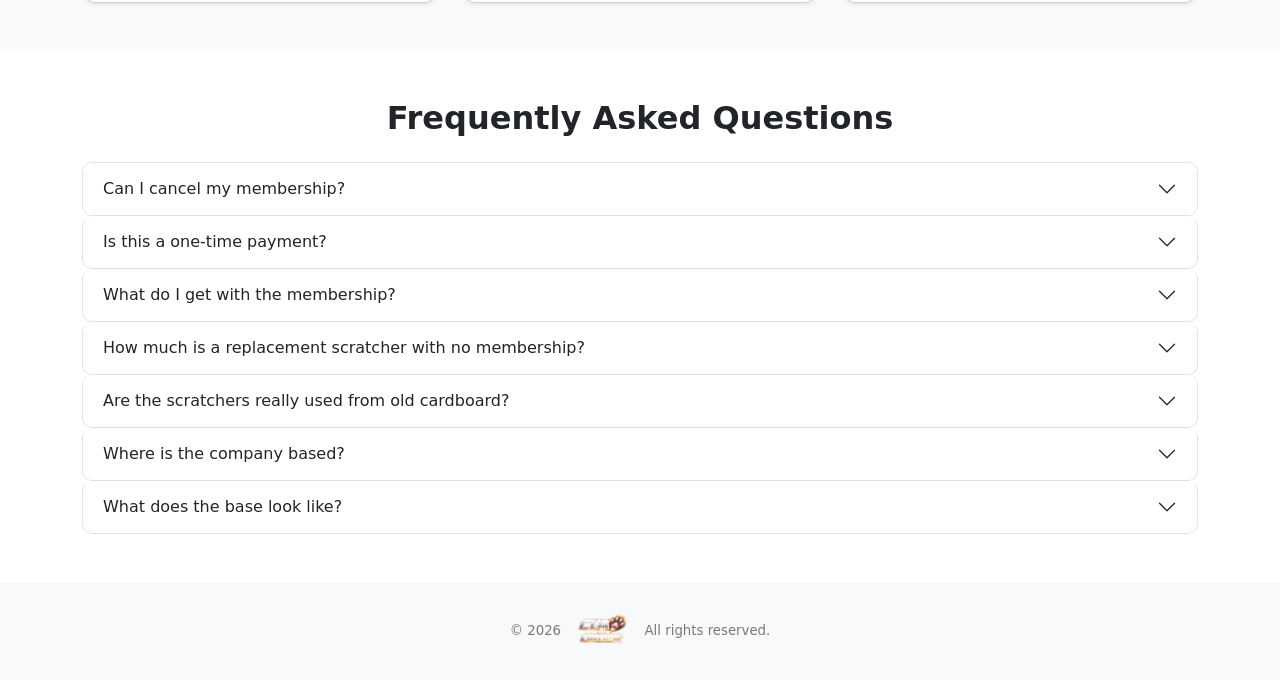
==== commit c560fce2: "Update index.html" ====
--- a/index.html
+++ b/index.html
@@ -353,6 +353,32 @@
       </div>
 
 
+      <div class="accordion-item">
+        <h2 class="accordion-header" id="headingSeven">
+          <button
+            class="accordion-button collapsed"
+            type="button"
+            data-bs-toggle="collapse"
+            data-bs-target="#faqSeven"
+            aria-expanded="false"
+            aria-controls="faqSeven"
+          >
+            What does the base look like?
+          </button>
+        </h2>
+
+        <div
+          id="faqSeven"
+          class="accordion-collapse collapse"
+          aria-labelledby="headingSeven"
+          data-bs-parent="#faqAccordion"
+        >
+          <div class="accordion-body">
+            <img src="bases.png">
+          </div>
+        </div>
+      </div>
+
 
     </div>
   </div>
